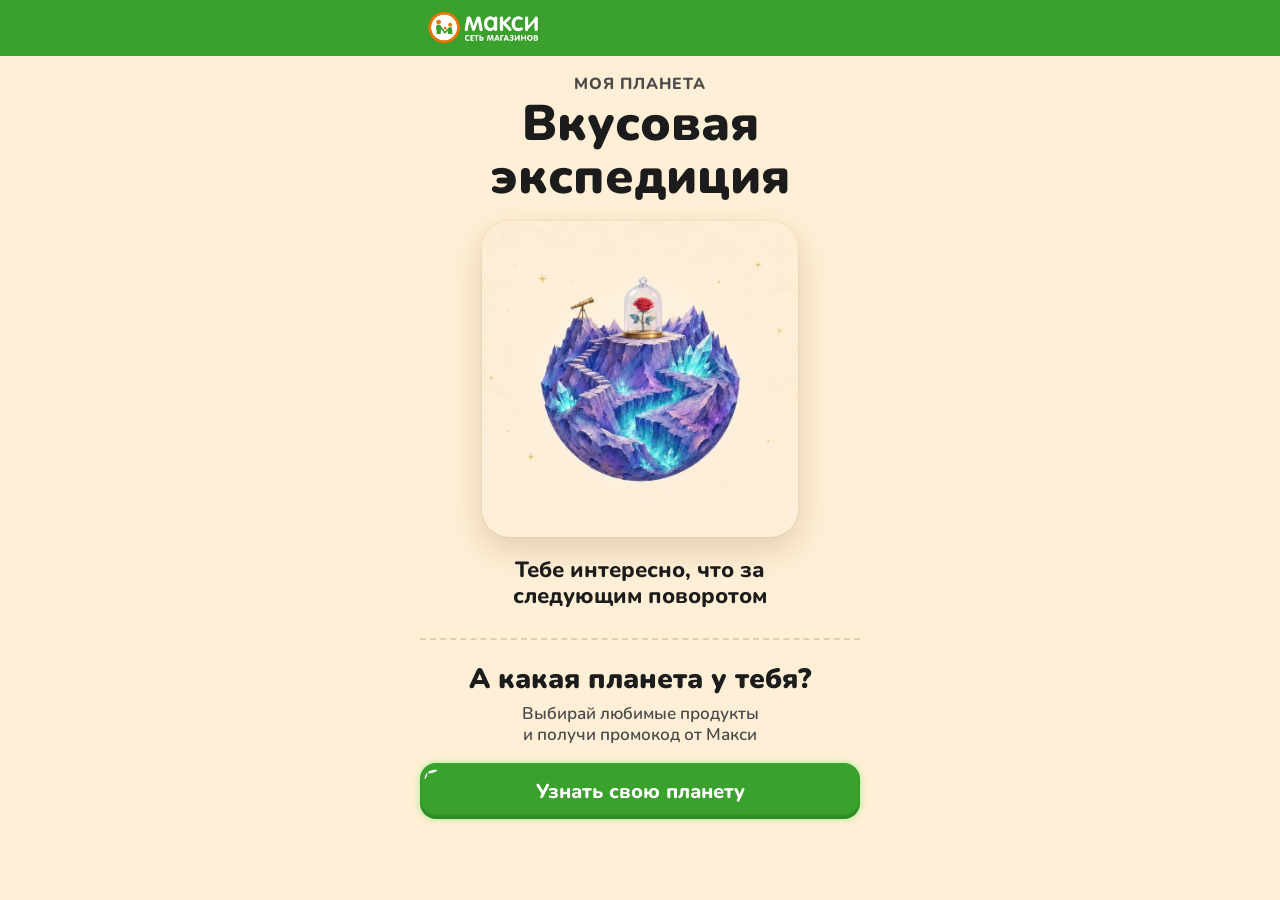
==== p/expedition/index.html @ fc0e705c "Страница планеты для шеринга: название, картинка и кнопка «Узнать свою планету» Ссылка из «Поделитьс" ====
<!doctype html>
<html lang="ru">
<head>
<meta charset="utf-8">
<title>Моя планета — Вкусовая экспедиция</title>
<!-- og:begin -->
<meta name="description" content="Тебе интересно, что за следующим поворотом. Узнай свою планету в игре Макси">
<meta property="og:type" content="website">
<meta property="og:site_name" content="Макси">
<meta property="og:locale" content="ru_RU">
<meta property="og:title" content="Моя планета — Вкусовая экспедиция">
<meta property="og:description" content="Тебе интересно, что за следующим поворотом. Узнай свою планету в игре Макси">
<meta property="og:url" content="https://maxi-planet-game.vercel.app/p/expedition/">
<meta property="og:image" content="https://maxi-planet-game.vercel.app/assets/share-expedition.jpg">
<meta property="og:image:width" content="1200">
<meta property="og:image:height" content="630">
<meta property="og:image:alt" content="Моя планета — Вкусовая экспедиция">
<meta name="twitter:card" content="summary_large_image">
<!-- og:end -->
<meta name="viewport" content="width=device-width, initial-scale=1, viewport-fit=cover">
<meta name="theme-color" content="#39a12c">
<link rel="icon" href="../../assets/logo.webp">
<link rel="preconnect" href="https://fonts.googleapis.com">
<link rel="preconnect" href="https://fonts.gstatic.com" crossorigin>
<link rel="stylesheet" href="https://fonts.googleapis.com/css2?family=Nunito:wght@600;700;800;900&display=swap">
<style>
:root { --green: #39a12c; --ink: #1c1c1c; --grey: #4a4a4a; --paper: #feefd6; --maxi-orange: #ee7000; color-scheme: light; }
* { box-sizing: border-box; }
html { -webkit-text-size-adjust: 100%; text-size-adjust: 100%; }
body { margin: 0; min-height: 100vh; min-height: 100dvh; background: var(--paper); color: var(--ink); font-family: "Nunito", "Segoe UI", system-ui, -apple-system, sans-serif; -webkit-font-smoothing: antialiased; }
.bar { background: var(--green); padding-top: env(safe-area-inset-top, 0px); }
.bar__in { max-width: 480px; height: 56px; margin: 0 auto; padding: 0 max(16px, env(safe-area-inset-left, 0px)); display: flex; align-items: center; }
.bar__logo { display: block; width: 137px; height: 56px; }
.page { max-width: 480px; margin: 0 auto; padding: 18px max(20px, env(safe-area-inset-left, 0px)) calc(28px + env(safe-area-inset-bottom, 0px)); text-align: center; }
.kicker { margin: 0; color: var(--grey); font-weight: 800; font-size: 16px; line-height: 20px; letter-spacing: .06em; text-transform: uppercase; }
.name { margin: 4px 0 18px; font-weight: 900; font-size: clamp(36px, 11.5vw, 50px); line-height: 1.05; text-wrap: balance; }
.art { width: min(100%, 316px); margin: 0 auto; border-radius: 28px; overflow: hidden; box-shadow: 0 12px 32px rgba(120, 70, 20, .2), 0 0 0 1px rgba(120, 70, 20, .06); animation: art-in .5s ease both; }
.art img { display: block; width: 100%; height: auto; }
@keyframes art-in { from { opacity: 0; transform: translateY(10px) scale(.98); } to { opacity: 1; transform: none; } }
.headline { margin: 20px 0 0; font-weight: 800; font-size: 22px; line-height: 1.2; text-wrap: balance; }
.cta { margin-top: 28px; padding-top: 24px; border-top: 2px dashed rgba(120, 70, 20, .2); }
.cta h2 { margin: 0; font-weight: 900; font-size: 28px; line-height: 1.1; text-wrap: balance; }
.cta p { margin: 8px 0 18px; color: var(--grey); font-weight: 600; font-size: 17px; line-height: 1.25; text-wrap: balance; }
.btn { position: relative; display: block; width: 100%; height: 56px; padding: 0 16px; border-radius: 16px; background: var(--green); color: #fff; font: 800 20px/56px "Nunito", "Segoe UI", system-ui, sans-serif; text-align: center; text-decoration: none; white-space: nowrap; box-shadow: 0 0 6px rgba(32, 242, 32, .45), inset 0 -4px 2px rgba(0, 0, 0, .15); transition: transform .12s ease, filter .12s ease; -webkit-tap-highlight-color: transparent; }
.btn:hover { filter: brightness(1.05); }
.btn:active { transform: translateY(1px) scale(.99); filter: brightness(.96); }
.btn:focus-visible { outline: 3px solid var(--ink); outline-offset: 3px; }
.btn__label { position: relative; top: 1px; }
.gloss { position: absolute; display: grid; place-items: center; pointer-events: none; }
.gloss img { flex: none; display: block; }
.gloss--1 { left: 8px; top: 4px; width: 9.47px; height: 5.227px; }
.gloss--1 img { width: 3px; height: 9px; transform: rotate(75deg); }
.gloss--2 { left: 3.66px; top: 10px; width: 4.185px; height: 6.304px; }
.gloss--2 img { width: 2px; height: 6px; transform: rotate(23deg); }
@media (prefers-reduced-motion: reduce) { .art { animation: none; } .btn { transition: none; } }
</style>
<!-- Top.Mail.Ru counter -->
<script type="text/javascript">
var _tmr = window._tmr || (window._tmr = []);
_tmr.push({id: "3814173", type: "pageView", start: (new Date()).getTime()});
(function (d, w, id) {
  if (d.getElementById(id)) return;
  var ts = d.createElement("script"); ts.type = "text/javascript"; ts.async = true; ts.id = id;
  ts.src = "https://top-fwz1.mail.ru/js/code.js";
  var f = function () {var s = d.getElementsByTagName("script")[0]; s.parentNode.insertBefore(ts, s);};
  if (w.opera == "[object Opera]") { d.addEventListener("DOMContentLoaded", f, false); } else { f(); }
})(document, window, "tmr-code");
</script>
</head>
<body>
<noscript><div><img src="https://top-fwz1.mail.ru/counter?id=3814173;js=na" style="position:absolute;left:-9999px;" alt="Top.Mail.Ru" /></div></noscript>
<header class="bar"><div class="bar__in"><img class="bar__logo" src="../../assets/logo.webp" alt="Макси — сеть магазинов" width="137" height="56"></div></header>
<main class="page">
  <p class="kicker">Моя планета</p>
  <h1 class="name">Вкусовая экспедиция</h1>
  <figure class="art"><img src="../../assets/planet-expedition-card.webp" alt="Фиолетовая планета с кристаллами, лестницами и подзорной трубой, на вершине роза под стеклянным колпаком" width="720" height="720"></figure>
  <p class="headline">Тебе интересно, что за следующим поворотом</p>
  <section class="cta" aria-labelledby="cta-title">
    <h2 id="cta-title">А какая планета у тебя?</h2>
    <p>Выбирай любимые продукты и получи промокод от Макси</p>
    <a class="btn" id="go" href="../../?utm_source=share_page&utm_medium=quiz&utm_campaign=planet_expedition">
      <span class="btn__label">Узнать свою планету</span>
      <span class="gloss gloss--1" aria-hidden="true"><img src="../../assets/gloss-1.svg" alt=""></span>
      <span class="gloss gloss--2" aria-hidden="true"><img src="../../assets/gloss-2.svg" alt=""></span>
    </a>
  </section>
</main>
<script>
document.getElementById('go').addEventListener('click', function () {
  try { (window._tmr = window._tmr || []).push({id: '3814173', type: 'reachGoal', goal: 'sharePageClick'}); } catch (e) {}
});
</script>
</body>
</html>
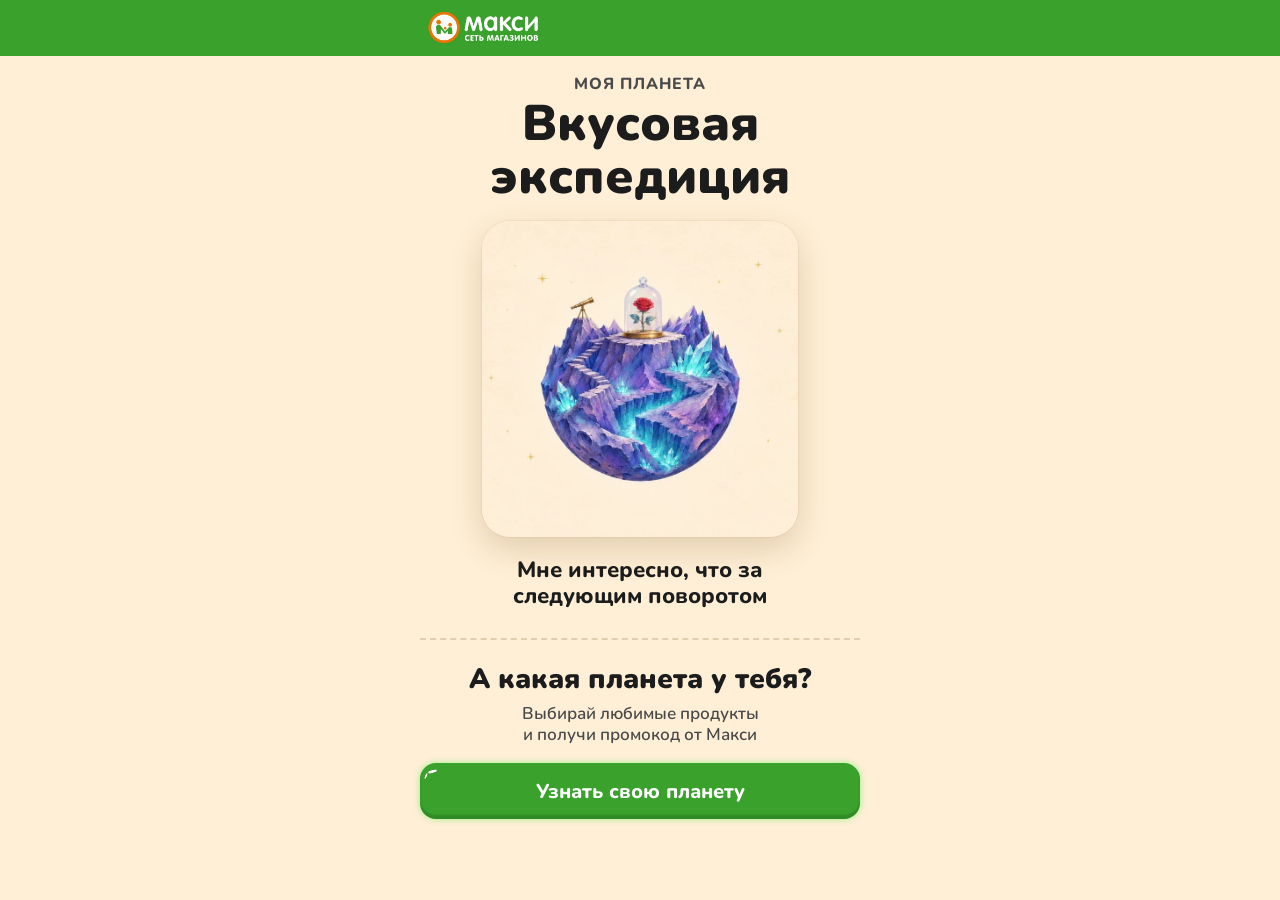
==== commit 13ab7fd9: "Шеринг от первого лица: «Моя планета — X» и «Я выбираю лёгкое и свежее» Фраза о планете в карточке п" ====
--- a/p/expedition/index.html
+++ b/p/expedition/index.html
@@ -4,12 +4,12 @@
 <meta charset="utf-8">
 <title>Моя планета — Вкусовая экспедиция</title>
 <!-- og:begin -->
-<meta name="description" content="Тебе интересно, что за следующим поворотом. Узнай свою планету в игре Макси">
+<meta name="description" content="Мне интересно, что за следующим поворотом">
 <meta property="og:type" content="website">
 <meta property="og:site_name" content="Макси">
 <meta property="og:locale" content="ru_RU">
 <meta property="og:title" content="Моя планета — Вкусовая экспедиция">
-<meta property="og:description" content="Тебе интересно, что за следующим поворотом. Узнай свою планету в игре Макси">
+<meta property="og:description" content="Мне интересно, что за следующим поворотом">
 <meta property="og:url" content="https://maxi-planet-game.vercel.app/p/expedition/">
 <meta property="og:image" content="https://maxi-planet-game.vercel.app/assets/share-expedition.jpg">
 <meta property="og:image:width" content="1200">
@@ -33,11 +33,12 @@
 .bar__logo { display: block; width: 137px; height: 56px; }
 .page { max-width: 480px; margin: 0 auto; padding: 18px max(20px, env(safe-area-inset-left, 0px)) calc(28px + env(safe-area-inset-bottom, 0px)); text-align: center; }
 .kicker { margin: 0; color: var(--grey); font-weight: 800; font-size: 16px; line-height: 20px; letter-spacing: .06em; text-transform: uppercase; }
-.name { margin: 4px 0 18px; font-weight: 900; font-size: clamp(36px, 11.5vw, 50px); line-height: 1.05; text-wrap: balance; }
+.name { display: flex; align-items: center; justify-content: center; min-height: 2.1em; margin: 4px 0 18px; font-weight: 900; font-size: clamp(36px, 11.5vw, 50px); line-height: 1.05; text-wrap: balance; }
 .art { width: min(100%, 316px); margin: 0 auto; border-radius: 28px; overflow: hidden; box-shadow: 0 12px 32px rgba(120, 70, 20, .2), 0 0 0 1px rgba(120, 70, 20, .06); animation: art-in .5s ease both; }
 .art img { display: block; width: 100%; height: auto; }
 @keyframes art-in { from { opacity: 0; transform: translateY(10px) scale(.98); } to { opacity: 1; transform: none; } }
-.headline { margin: 20px 0 0; font-weight: 800; font-size: 22px; line-height: 1.2; text-wrap: balance; }
+.headline { display: flex; align-items: center; justify-content: center; min-height: 2.4em; margin: 20px 0 0; font-weight: 800; font-size: 22px; line-height: 1.2; text-wrap: balance; }
+/* название и фраза занимают по две строки у всех планет, чтобы картинка и зелёная кнопка стояли на одном месте */
 .cta { margin-top: 28px; padding-top: 24px; border-top: 2px dashed rgba(120, 70, 20, .2); }
 .cta h2 { margin: 0; font-weight: 900; font-size: 28px; line-height: 1.1; text-wrap: balance; }
 .cta p { margin: 8px 0 18px; color: var(--grey); font-weight: 600; font-size: 17px; line-height: 1.25; text-wrap: balance; }
@@ -74,7 +75,7 @@
   <p class="kicker">Моя планета</p>
   <h1 class="name">Вкусовая экспедиция</h1>
   <figure class="art"><img src="../../assets/planet-expedition-card.webp" alt="Фиолетовая планета с кристаллами, лестницами и подзорной трубой, на вершине роза под стеклянным колпаком" width="720" height="720"></figure>
-  <p class="headline">Тебе интересно, что за следующим поворотом</p>
+  <p class="headline">Мне интересно, что за следующим поворотом</p>
   <section class="cta" aria-labelledby="cta-title">
     <h2 id="cta-title">А какая планета у тебя?</h2>
     <p>Выбирай любимые продукты и получи промокод от Макси</p>
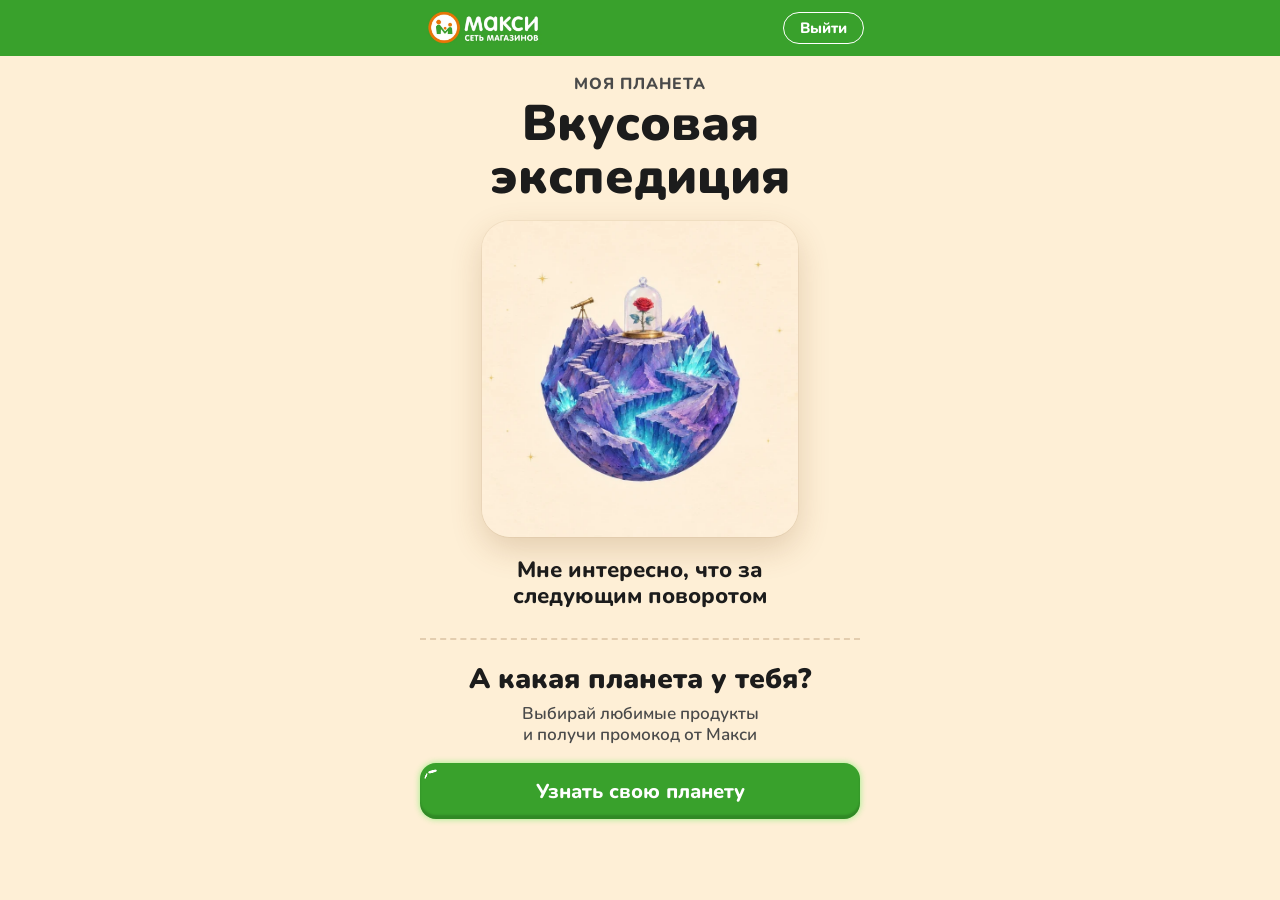
==== commit cc896c7f: "Кнопки «Выйти» видны всегда; вне приложения ведут назад или на сайт Макси Наличие MaxiGame проверяет" ====
--- a/p/expedition/index.html
+++ b/p/expedition/index.html
@@ -31,6 +31,9 @@
 .bar { background: var(--green); padding-top: env(safe-area-inset-top, 0px); }
 .bar__in { max-width: 480px; height: 56px; margin: 0 auto; padding: 0 max(16px, env(safe-area-inset-left, 0px)); display: flex; align-items: center; }
 .bar__logo { display: block; width: 137px; height: 56px; }
+.exit { display: block; margin-left: auto; height: 32px; padding: 0 16px; border: 1.5px solid #fff; border-radius: 16px; background: none; color: #fff; font: 800 15px/29px "Nunito", "Segoe UI", system-ui, sans-serif; cursor: pointer; -webkit-tap-highlight-color: transparent; }
+.exit:active { background: rgba(255, 255, 255, .22); }
+.exit:focus-visible { outline: 3px solid #fff; outline-offset: 2px; }
 .page { max-width: 480px; margin: 0 auto; padding: 18px max(20px, env(safe-area-inset-left, 0px)) calc(28px + env(safe-area-inset-bottom, 0px)); text-align: center; }
 .kicker { margin: 0; color: var(--grey); font-weight: 800; font-size: 16px; line-height: 20px; letter-spacing: .06em; text-transform: uppercase; }
 .name { display: flex; align-items: center; justify-content: center; min-height: 2.1em; margin: 4px 0 18px; font-weight: 900; font-size: clamp(36px, 11.5vw, 50px); line-height: 1.05; text-wrap: balance; }
@@ -70,7 +73,7 @@
 </head>
 <body>
 <noscript><div><img src="https://top-fwz1.mail.ru/counter?id=3814173;js=na" style="position:absolute;left:-9999px;" alt="Top.Mail.Ru" /></div></noscript>
-<header class="bar"><div class="bar__in"><img class="bar__logo" src="../../assets/logo.webp" alt="Макси — сеть магазинов" width="137" height="56"></div></header>
+<header class="bar"><div class="bar__in"><img class="bar__logo" src="../../assets/logo.webp" alt="Макси — сеть магазинов" width="137" height="56"><button class="exit" id="exit" type="button">Выйти</button></div></header>
 <main class="page">
   <p class="kicker">Моя планета</p>
   <h1 class="name">Вкусовая экспедиция</h1>
@@ -87,6 +90,15 @@
   </section>
 </main>
 <script>
+// «Выйти»: в приложении закрывает игру (объект MaxiGame.closeGame), вне приложения возвращает назад или ведёт на сайт Макси
+document.getElementById('exit').addEventListener('click', function () {
+  try { (window._tmr = window._tmr || []).push({id: '3814173', type: 'reachGoal', goal: 'closeGameClick'}); } catch (e) {}
+  setTimeout(function () {
+    var m = window.MaxiGame;
+    if (m && m.closeGame) { try { m.closeGame(); } catch (e) {} return; }
+    if (document.referrer && history.length > 1) history.back(); else location.href = 'https://maxi-retail.ru/';
+  }, 150);
+});
 document.getElementById('go').addEventListener('click', function () {
   try { (window._tmr = window._tmr || []).push({id: '3814173', type: 'reachGoal', goal: 'sharePageClick'}); } catch (e) {}
 });
